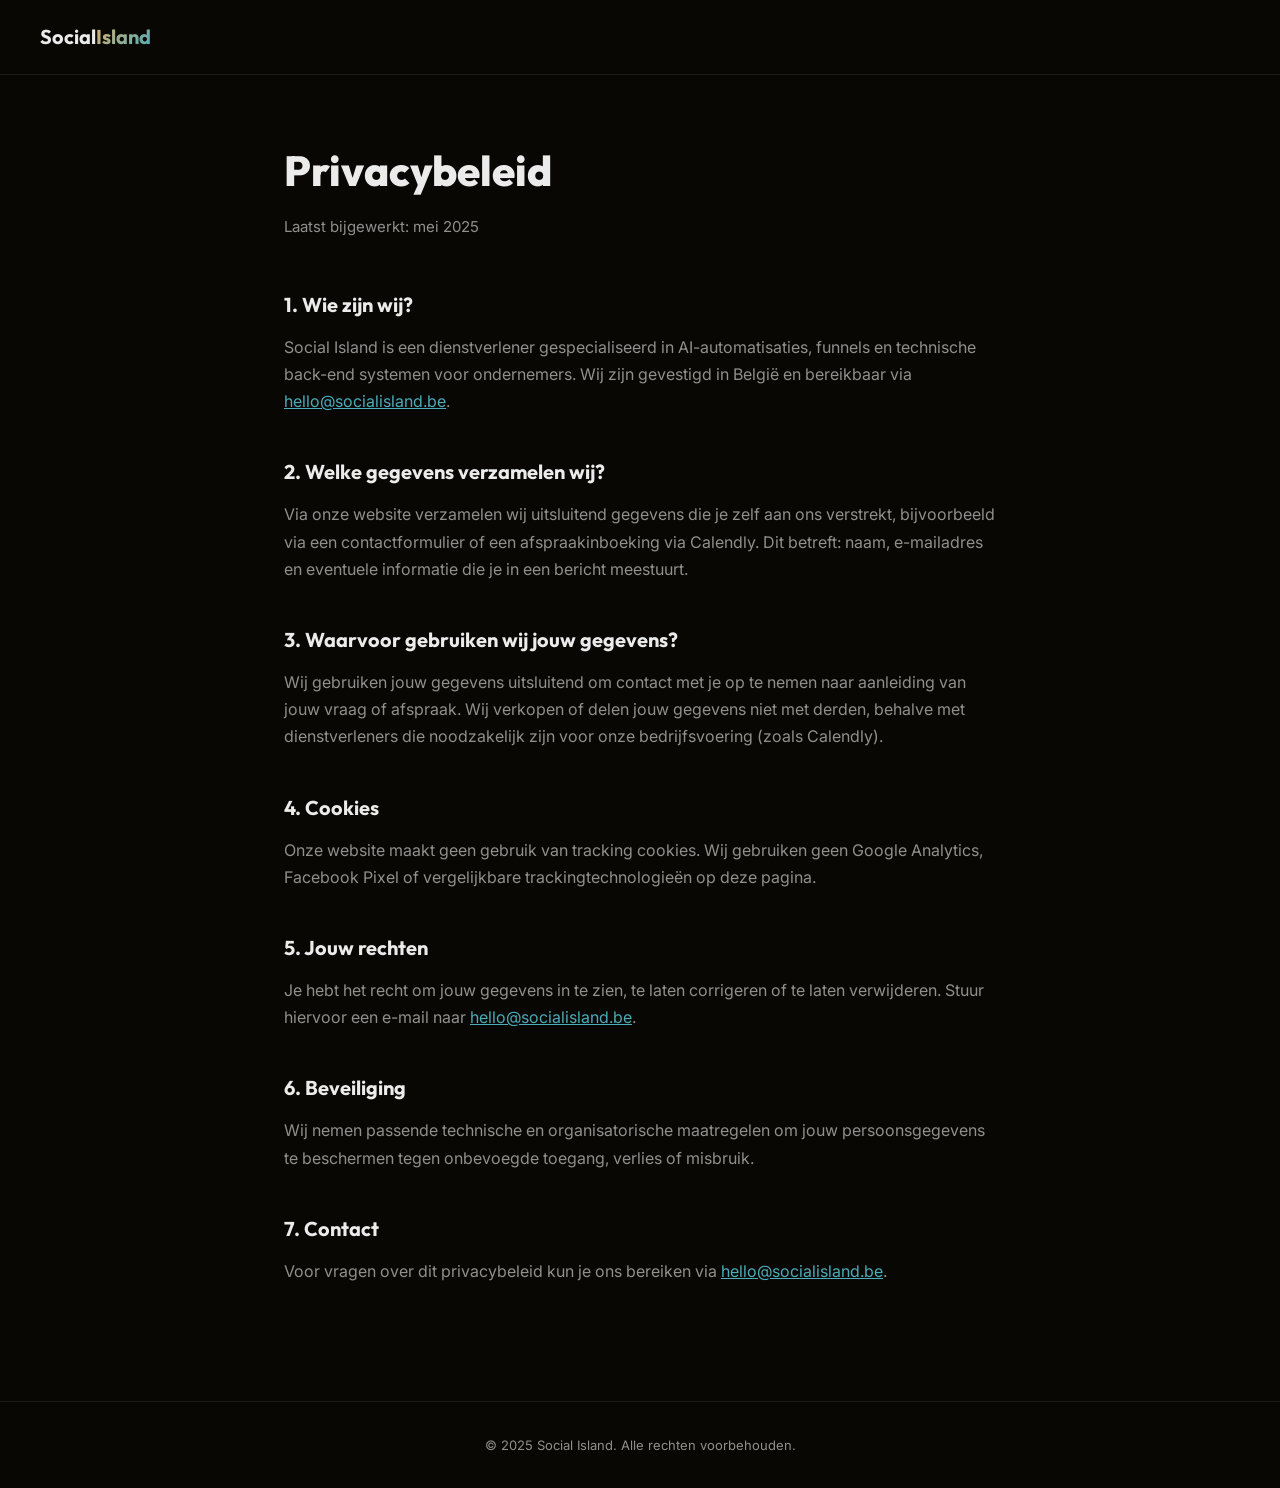
==== privacy/index.html @ d15ac046 "Add privacy policy and terms of service pages" ====
<!DOCTYPE html>
<html lang="nl">
<head>
  <meta charset="UTF-8" />
  <meta name="viewport" content="width=device-width, initial-scale=1.0" />
  <title>Privacybeleid | Social Island</title>
  <link rel="preconnect" href="https://fonts.googleapis.com" />
  <link rel="preconnect" href="https://fonts.gstatic.com" crossorigin />
  <link href="https://fonts.googleapis.com/css2?family=Outfit:wght@300;400;500;600;700&family=Inter:wght@400;500&display=swap" rel="stylesheet" />
  <style>
    *, *::before, *::after { box-sizing: border-box; margin: 0; padding: 0; }
    :root {
      --bg: #080704;
      --gold: #C4924A;
      --teal: #4BACBA;
      --text: rgba(255,255,255,0.92);
      --text-muted: rgba(255,255,255,0.55);
      --border: rgba(255,255,255,0.08);
    }
    body { background: var(--bg); color: var(--text); font-family: 'Inter', sans-serif; line-height: 1.7; }
    nav { padding: 20px 40px; border-bottom: 1px solid var(--border); }
    nav a { font-family: 'Outfit', sans-serif; font-weight: 700; font-size: 20px; text-decoration: none; color: var(--text); }
    nav a span { background: linear-gradient(135deg, #E0B06A, #4BACBA); -webkit-background-clip: text; -webkit-text-fill-color: transparent; }
    .container { max-width: 760px; margin: 0 auto; padding: 60px 24px 100px; }
    h1 { font-family: 'Outfit', sans-serif; font-size: clamp(28px, 5vw, 42px); font-weight: 800; margin-bottom: 8px; }
    .subtitle { color: var(--text-muted); margin-bottom: 48px; font-size: 15px; }
    h2 { font-family: 'Outfit', sans-serif; font-size: 20px; font-weight: 700; margin: 40px 0 12px; color: var(--text); }
    p { color: var(--text-muted); margin-bottom: 16px; }
    a { color: var(--teal); }
    footer { text-align: center; padding: 32px; border-top: 1px solid var(--border); color: var(--text-muted); font-size: 13px; }
  </style>
</head>
<body>
  <nav><a href="/">Social<span>Island</span></a></nav>
  <div class="container">
    <h1>Privacybeleid</h1>
    <p class="subtitle">Laatst bijgewerkt: mei 2025</p>

    <h2>1. Wie zijn wij?</h2>
    <p>Social Island is een dienstverlener gespecialiseerd in AI-automatisaties, funnels en technische back-end systemen voor ondernemers. Wij zijn gevestigd in België en bereikbaar via <a href="mailto:hello@socialisland.be">hello@socialisland.be</a>.</p>

    <h2>2. Welke gegevens verzamelen wij?</h2>
    <p>Via onze website verzamelen wij uitsluitend gegevens die je zelf aan ons verstrekt, bijvoorbeeld via een contactformulier of een afspraakinboeking via Calendly. Dit betreft: naam, e-mailadres en eventuele informatie die je in een bericht meestuurt.</p>

    <h2>3. Waarvoor gebruiken wij jouw gegevens?</h2>
    <p>Wij gebruiken jouw gegevens uitsluitend om contact met je op te nemen naar aanleiding van jouw vraag of afspraak. Wij verkopen of delen jouw gegevens niet met derden, behalve met dienstverleners die noodzakelijk zijn voor onze bedrijfsvoering (zoals Calendly).</p>

    <h2>4. Cookies</h2>
    <p>Onze website maakt geen gebruik van tracking cookies. Wij gebruiken geen Google Analytics, Facebook Pixel of vergelijkbare trackingtechnologieën op deze pagina.</p>

    <h2>5. Jouw rechten</h2>
    <p>Je hebt het recht om jouw gegevens in te zien, te laten corrigeren of te laten verwijderen. Stuur hiervoor een e-mail naar <a href="mailto:hello@socialisland.be">hello@socialisland.be</a>.</p>

    <h2>6. Beveiliging</h2>
    <p>Wij nemen passende technische en organisatorische maatregelen om jouw persoonsgegevens te beschermen tegen onbevoegde toegang, verlies of misbruik.</p>

    <h2>7. Contact</h2>
    <p>Voor vragen over dit privacybeleid kun je ons bereiken via <a href="mailto:hello@socialisland.be">hello@socialisland.be</a>.</p>
  </div>
  <footer>© 2025 Social Island. Alle rechten voorbehouden.</footer>
</body>
</html>
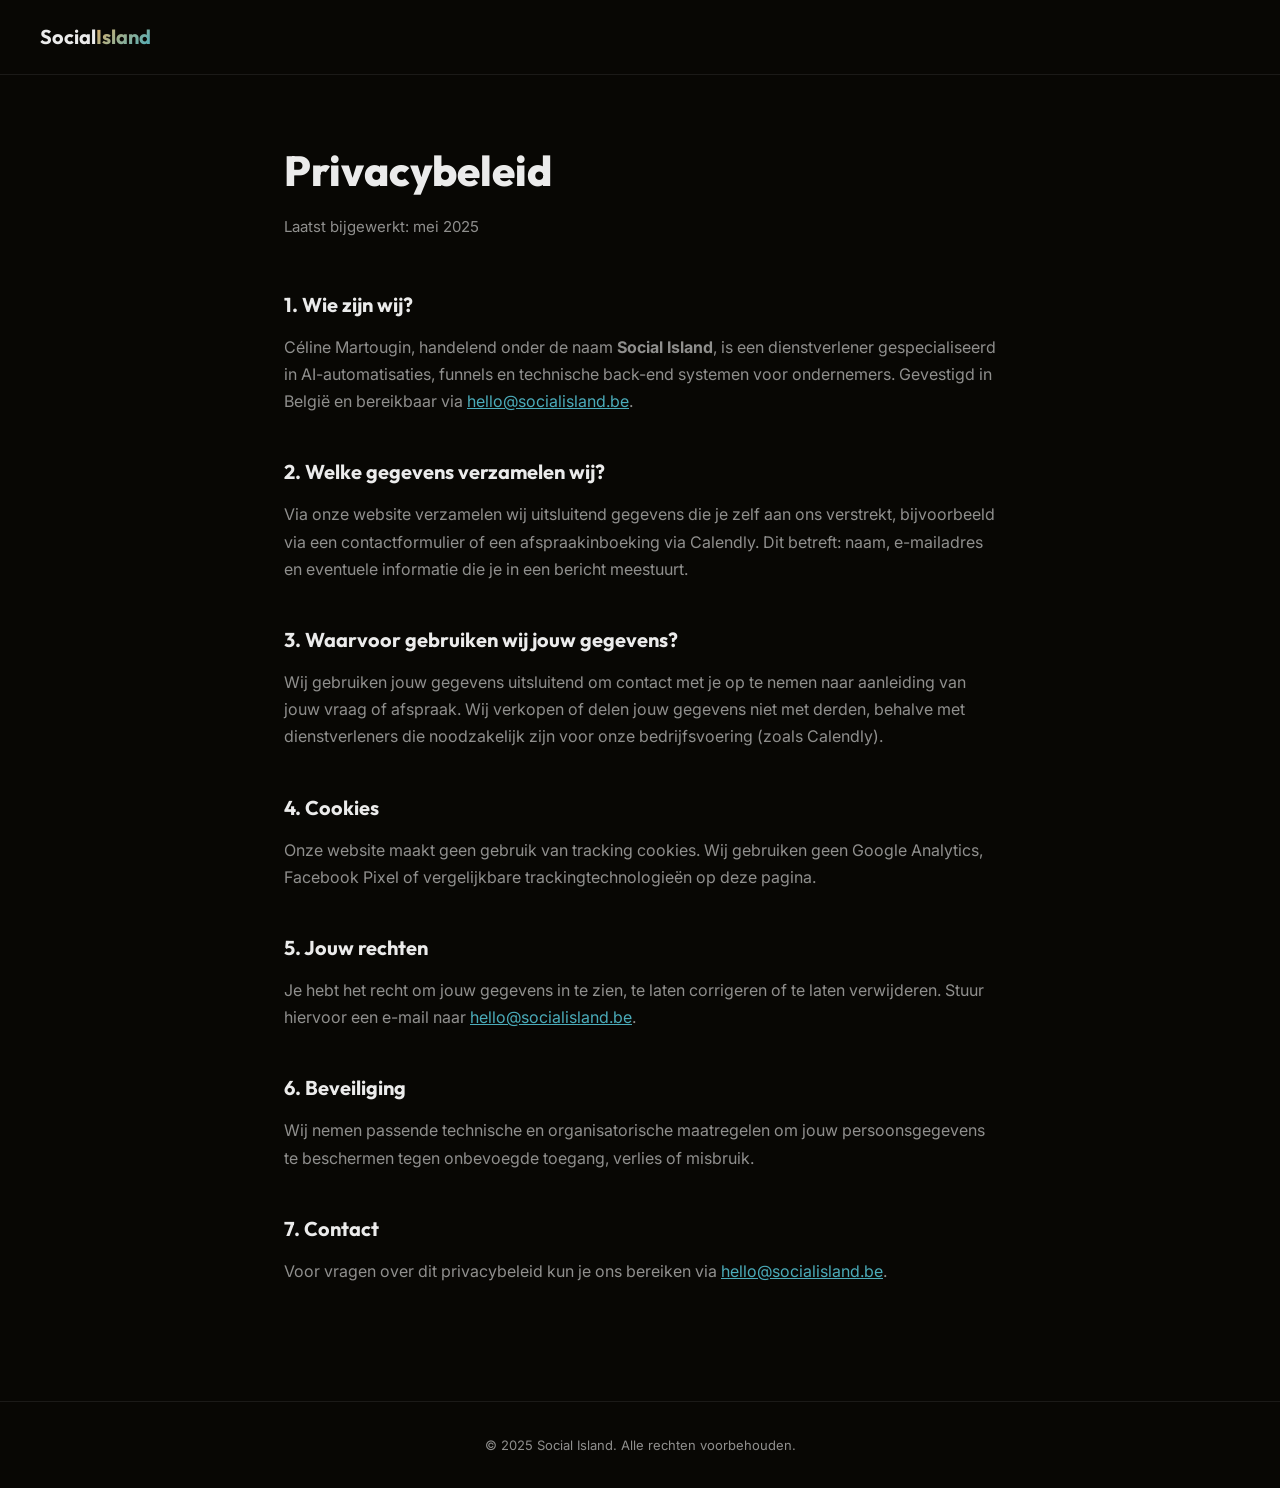
==== commit d44c88d9: "Add legal name Celine Martougin to privacy and terms pages" ====
--- a/privacy/index.html
+++ b/privacy/index.html
@@ -37,7 +37,7 @@
     <p class="subtitle">Laatst bijgewerkt: mei 2025</p>
 
     <h2>1. Wie zijn wij?</h2>
-    <p>Social Island is een dienstverlener gespecialiseerd in AI-automatisaties, funnels en technische back-end systemen voor ondernemers. Wij zijn gevestigd in België en bereikbaar via <a href="mailto:hello@socialisland.be">hello@socialisland.be</a>.</p>
+    <p>Céline Martougin, handelend onder de naam <strong>Social Island</strong>, is een dienstverlener gespecialiseerd in AI-automatisaties, funnels en technische back-end systemen voor ondernemers. Gevestigd in België en bereikbaar via <a href="mailto:hello@socialisland.be">hello@socialisland.be</a>.</p>
 
     <h2>2. Welke gegevens verzamelen wij?</h2>
     <p>Via onze website verzamelen wij uitsluitend gegevens die je zelf aan ons verstrekt, bijvoorbeeld via een contactformulier of een afspraakinboeking via Calendly. Dit betreft: naam, e-mailadres en eventuele informatie die je in een bericht meestuurt.</p>
